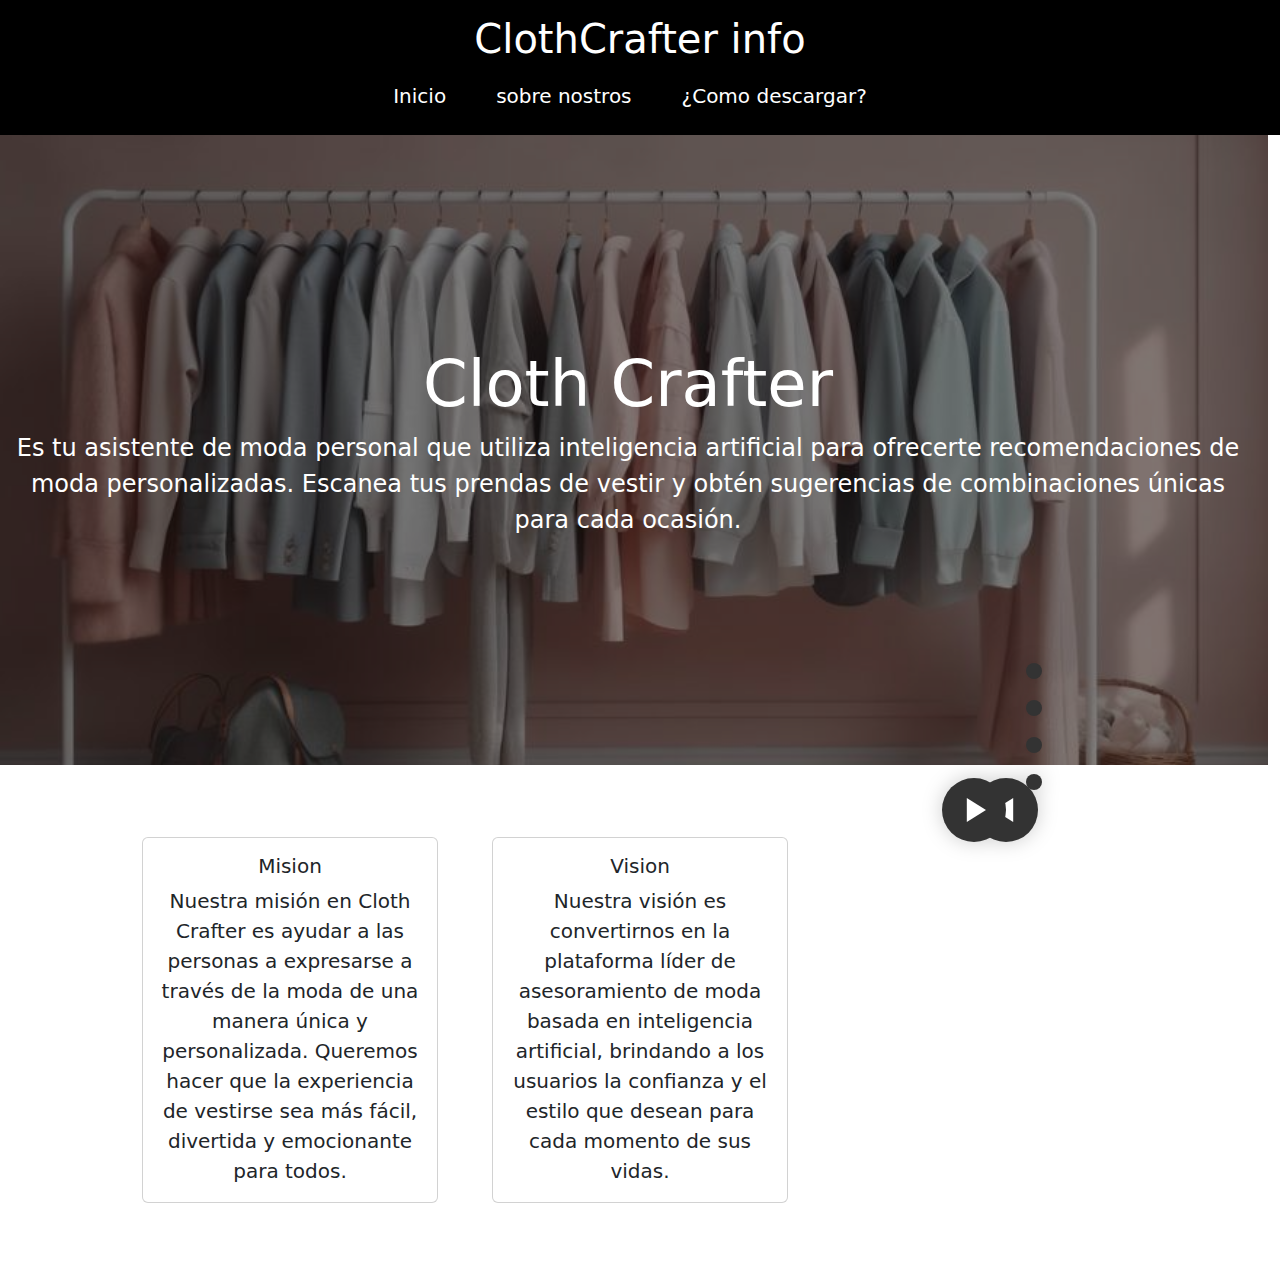
==== index.html @ 5be5ed1e "correccion de link de bootstrap en index" ====
<!DOCTYPE html>
<html lang="en">
<head>
    <meta charset="UTF-8">
    <meta name="viewport" content="width=device-width, initial-scale=1.0">
    <title>Cloth Crafter</title>
    <link rel="stylesheet" href="css/index.css">
    <link rel="stylesheet" href="Css/nav.css">
    <link rel="stylesheet" href="Css/footer.css">
    <link href="https://cdn.jsdelivr.net/npm/bootstrap@5.3.3/dist/css/bootstrap.min.css" rel="stylesheet" integrity="sha384-QWTKZyjpPEjISv5WaRU9OFeRpok6YctnYmDr5pNlyT2bRjXh0JMhjY6hW+ALEwIH" crossorigin="anonymous">
    <script src="https://cdn.jsdelivr.net/npm/bootstrap@5.3.3/dist/js/bootstrap.bundle.min.js" integrity="sha384-YvpcrYf0tY3lHB60NNkmXc5s9fDVZLESaAA55NDzOxhy9GkcIdslK1eN7N6jIeHz" crossorigin="anonymous"></script>
</head>
<body>
  <nav>
    <h1 class="display-6">ClothCrafter info</h1>
      <ul>
        <li><a href="index.html" class="fs-5">Inicio</a></li>
        <li><a href="pages/sobreNosotros.html" class="fs-5">sobre nostros</a></li>
        <li><a href="pages/Descargar.html" class="fs-5">¿Como descargar?</a></li>
      </ul>
    </nav>

    <div class="row col-12 text-center" id="caja1">
        <h1 class="display-3">Cloth Crafter</h1>
        <p class="fs-4">Es tu asistente de moda personal que utiliza inteligencia artificial para ofrecerte recomendaciones de moda personalizadas.
           Escanea tus prendas de vestir y obtén sugerencias de combinaciones únicas para cada ocasión.</p>
      </div>
    
      <div class="container" id="caja2">
    
          <div class="cards col-4">
            <div class="card text-center shadow-0 ">
              <div class="card-body">
                <h5 class="card-title">Mision</h5>
                <p class="card-text fs-5">
                  Nuestra misión en Cloth Crafter es ayudar a las personas a expresarse a través de la moda de una manera única y personalizada. Queremos hacer que 
                  la experiencia de vestirse sea más fácil, divertida y emocionante para todos.
                </p>
              </div>
            </div>
          </div>
    
          <div class="cards col-4">
            <div class="card text-center ">
              <div class="card-body">
                <h5 class="card-title">Vision</h5>
                <p class="card-text fs-5">
                  Nuestra visión es convertirnos en la plataforma líder de asesoramiento de moda basada en inteligencia artificial, 
                  brindando a los usuarios la confianza y el estilo que desean para cada momento de sus vidas.
                </p>
              </div>
            </div>
          </div>

    <div class="mt-5"></div>

<div id="carrusel">
<section class="carousel" aria-label="Gallery">
  <ol class="carousel__viewport">
    <li id="carousel__slide1"
        tabindex="0"
        class="carousel__slide">
      <div class="carousel__snapper">
        <img src="imgs/2.jpeg">
        <a href="#carousel__slide4"
           class="carousel__prev">Go to last slide</a>
        <a href="#carousel__slide2"
           class="carousel__next">Go to next slide</a>
      </div>
    </li>
    <li id="carousel__slide2"
        tabindex="0"
        class="carousel__slide">
      <div class="carousel__snapper"></div>
      <a href="#carousel__slide1"
         class="carousel__prev">Go to previous slide</a>
      <a href="#carousel__slide3"
         class="carousel__next">Go to next slide</a>
    </li>
    <li id="carousel__slide3"
        tabindex="0"
        class="carousel__slide">
      <div class="carousel__snapper"></div>
      <a href="#carousel__slide2"
         class="carousel__prev">Go to previous slide</a>
      <a href="#carousel__slide4"
         class="carousel__next">Go to next slide</a>
    </li>
    <li id="carousel__slide4"
        tabindex="0"
        class="carousel__slide">
      <div class="carousel__snapper"></div>
      <a href="#carousel__slide3"
         class="carousel__prev">Go to previous slide</a>
      <a href="#carousel__slide1"
         class="carousel__next">Go to first slide</a>
    </li>
  </ol>
  <aside class="carousel__navigation">
    <ol class="carousel__navigation-list">
      <li class="carousel__navigation-item">
        <a href="#carousel__slide1"
           class="carousel__navigation-button">Go to slide 1</a>
      </li>
      <li class="carousel__navigation-item">
        <a href="#carousel__slide2"
           class="carousel__navigation-button">Go to slide 2</a>
      </li>
      <li class="carousel__navigation-item">
        <a href="#carousel__slide3"
           class="carousel__navigation-button">Go to slide 3</a>
      </li>
      <li class="carousel__navigation-item">
        <a href="#carousel__slide4"
           class="carousel__navigation-button">Go to slide 4</a>
      </li>
    </ol>
  </aside>
</section>
</div>

</body>
</html>
---- css/index.css ----
@keyframes tonext {
    75% {
      left: 0;
    }
    95% {
      left: 100%;
    }
    98% {
      left: 100%;
    }
    99% {
      left: 0;
    }
  }
  
  @keyframes tostart {
    75% {
      left: 0;
    }
    95% {
      left: -300%;
    }
    98% {
      left: -300%;
    }
    99% {
      left: 0;
    }
  }
  
  @keyframes snap {
    96% {
      scroll-snap-align: center;
    }
    97% {
      scroll-snap-align: none;
    }
    99% {
      scroll-snap-align: none;
    }
    100% {
      scroll-snap-align: center;
    }
  }
  
  #carrusel {
    max-width: 37.5rem;
    margin: 0 auto;
    padding: 0 1.25rem;
    font-family: 'Lato', sans-serif;
  }
  
  * {
    box-sizing: border-box;
    scrollbar-color: transparent transparent; /* thumb and track color */
    scrollbar-width: 0px;
  }
  
  *::-webkit-scrollbar {
    width: 0;
  }
  
  *::-webkit-scrollbar-track {
    background: transparent;
  }
  
  *::-webkit-scrollbar-thumb {
    background: transparent;
    border: none;
  }
  
  * {
    -ms-overflow-style: none;
  }
  
  ol, li {
    list-style: none;
    margin: 0;
    padding: 0;
  }
  
  .carousel {
    position: relative;
    padding-top: 75%;
    filter: drop-shadow(0 0 10px #0003);
    perspective: 100px;
  }
  
  .carousel__viewport {
    position: absolute;
    top: 0;
    right: 0;
    bottom: 0;
    left: 0;
    display: flex;
    overflow-x: scroll;
    counter-reset: item;
    scroll-behavior: smooth;
    scroll-snap-type: x mandatory;
  }
  
  .carousel__slide {
    position: relative;
    flex: 0 0 100%;
    width: 100%;
    background-color: rgb(255, 255, 255);
    counter-increment: item;
  }
  
  .carousel__slide:nth-child(even) {
    background-color: rgb(255, 255, 255);
  }
  
  .carousel__slide:before {
    content: counter(item);
    position: absolute;
    top: 50%;
    left: 50%;
    transform: translate3d(-50%,-40%,70px);
    color: #ffffff;
    font-size: 2em;
  }
  
  .carousel__snapper {
    position: absolute;
    top: 0;
    left: 0;
    width: 100%;
    height: 100%;
    scroll-snap-align: center;
  }
  
  @media (hover: hover) {
    .carousel__snapper {
      animation-name: tonext, snap;
      animation-timing-function: ease;
      animation-duration: 4s;
      animation-iteration-count: infinite;
    }
  
    .carousel__slide:last-child .carousel__snapper {
      animation-name: tostart, snap;
    }
  }
  
  @media (prefers-reduced-motion: reduce) {
    .carousel__snapper {
      animation-name: none;
    }
  }
  
  .carousel:hover .carousel__snapper,
  .carousel:focus-within .carousel__snapper {
    animation-name: none;
  }
  
  .carousel__navigation {
    position: absolute;
    right: 0;
    bottom: 0;
    left: 0;
    text-align: center;
  }
  
  .carousel__navigation-list,
  .carousel__navigation-item {
    display: inline-block;
  }
  
  .carousel__navigation-button {
    display: inline-block;
    width: 1.5rem;
    height: 1.5rem;
    background-color: #333;
    background-clip: content-box;
    border: 0.25rem solid transparent;
    border-radius: 50%;
    font-size: 0;
    transition: transform 0.1s;
  }
  
  .carousel::before,
  .carousel::after,
  .carousel__prev,
  .carousel__next {
    position: absolute;
    top: 0;
    margin-top: 37.5%;
    width: 4rem;
    height: 4rem;
    transform: translateY(-50%);
    border-radius: 50%;
    font-size: 0;
    outline: 0;
  }
  
  .carousel::before,
  .carousel__prev {
    left: -1rem;
  }
  
  .carousel::after,
  .carousel__next {
    right: -1rem;
  }
  
  .carousel::before,
  .carousel::after {
    content: '';
    z-index: 1;
    background-color: #333;
    background-size: 1.5rem 1.5rem;
    background-repeat: no-repeat;
    background-position: center center;
    color: #fff;
    font-size: 2.5rem;
    line-height: 4rem;
    text-align: center;
    pointer-events: none;
  }
  
  .carousel::before {
    background-image: url("data:image/svg+xml,%3Csvg viewBox='0 0 100 100' xmlns='http://www.w3.org/2000/svg'%3E%3Cpolygon points='0,50 80,100 80,0' fill='%23fff'/%3E%3C/svg%3E");
  }
  
  .carousel::after {
    background-image: url("data:image/svg+xml,%3Csvg viewBox='0 0 100 100' xmlns='http://www.w3.org/2000/svg'%3E%3Cpolygon points='100,50 20,100 20,0' fill='%23fff'/%3E%3C/svg%3E");
  }

 
  
nav a {
  color: #000;
}

nav li {
  color: #000;
}

#caja1 {
  background-image: url(../imgs/ropa.jpg);
  background-size: cover;
  background-position: 50%;
  height: 70vh;
  box-shadow: 70vh 70vw #00000080 inset;
  display: flex;
  flex-wrap: wrap;
  align-content: center;
  color: #fff;
}

#caja2 {
  padding: 5vh;
}

.card {
  transition: 0.5s;
  margin: 3vh;
}

.card:hover {
  background-color: #c4c4c480;
  transition: background-color 0.5s;
  transform: scale(1.1);
  transition: 0.5s;
}

.row {
  margin-left: 0%;
}

footer a {
  color: #fff;
  text-decoration: none;
}

footer a:hover {
  color: #a4a4a4;
  text-decoration: underline;
}
---- Css/nav.css ----
body {
    font-family: Arial, sans-serif;
    margin: 0;
    padding: 0;
  }
  
  nav {
    background-color: #000000;
    display: flex;
    flex-wrap: wrap;
    justify-content: center;
    height: 15vh;
    padding: 1%;
    align-content: center;
  }

  nav h1 {
    width: 100%;
    color: #fff;
    text-align: center;
  }
  
  nav ul {
    list-style-type: none;
    padding: 0;
    margin: 0;
    display: flex;
    flex-wrap: wrap;
    justify-content: space-around;
    text-align: center;
  }
  
  nav ul li {
    margin-right: 20px;
  }
  
  nav ul li a {
    color: white;
    text-decoration: none;
    padding: 10px 15px;
    display: block;
    font-weight: 300;
  }
  
  nav ul li a:hover {
    background-color: #000000;
  }
---- Css/footer.css ----
footer {
    background-color: #000000;
    color: #fff;
    padding: 20px 0;
  }
  
  .container {
    display: flex;
    justify-content: space-between;
  }
  
  .footer-content {
    flex: 1;
    margin: 0 20px;
  }
  
  ul {
    list-style: none;
    padding: 0;
  }
  
  a {
    color: #fff;
    text-decoration: none;
  }
  
  a:hover {
    text-decoration: underline;
  }
  @keyframes slideIn {
    from {
      opacity: 0;
      transform: translateY(50px);
    }
    to {
      opacity: 1;
      transform: translateY(0);
    }
  }
  
  footer {
    background-color: #000000;
    color: #fff;
    padding: 20px 0;
    animation: slideIn 0.5s ease forwards;
  }
  footer {
    font-family: 'Arial', sans-serif; /* Cambia 'Arial' por el nombre de la fuente que desees utilizar */
  }
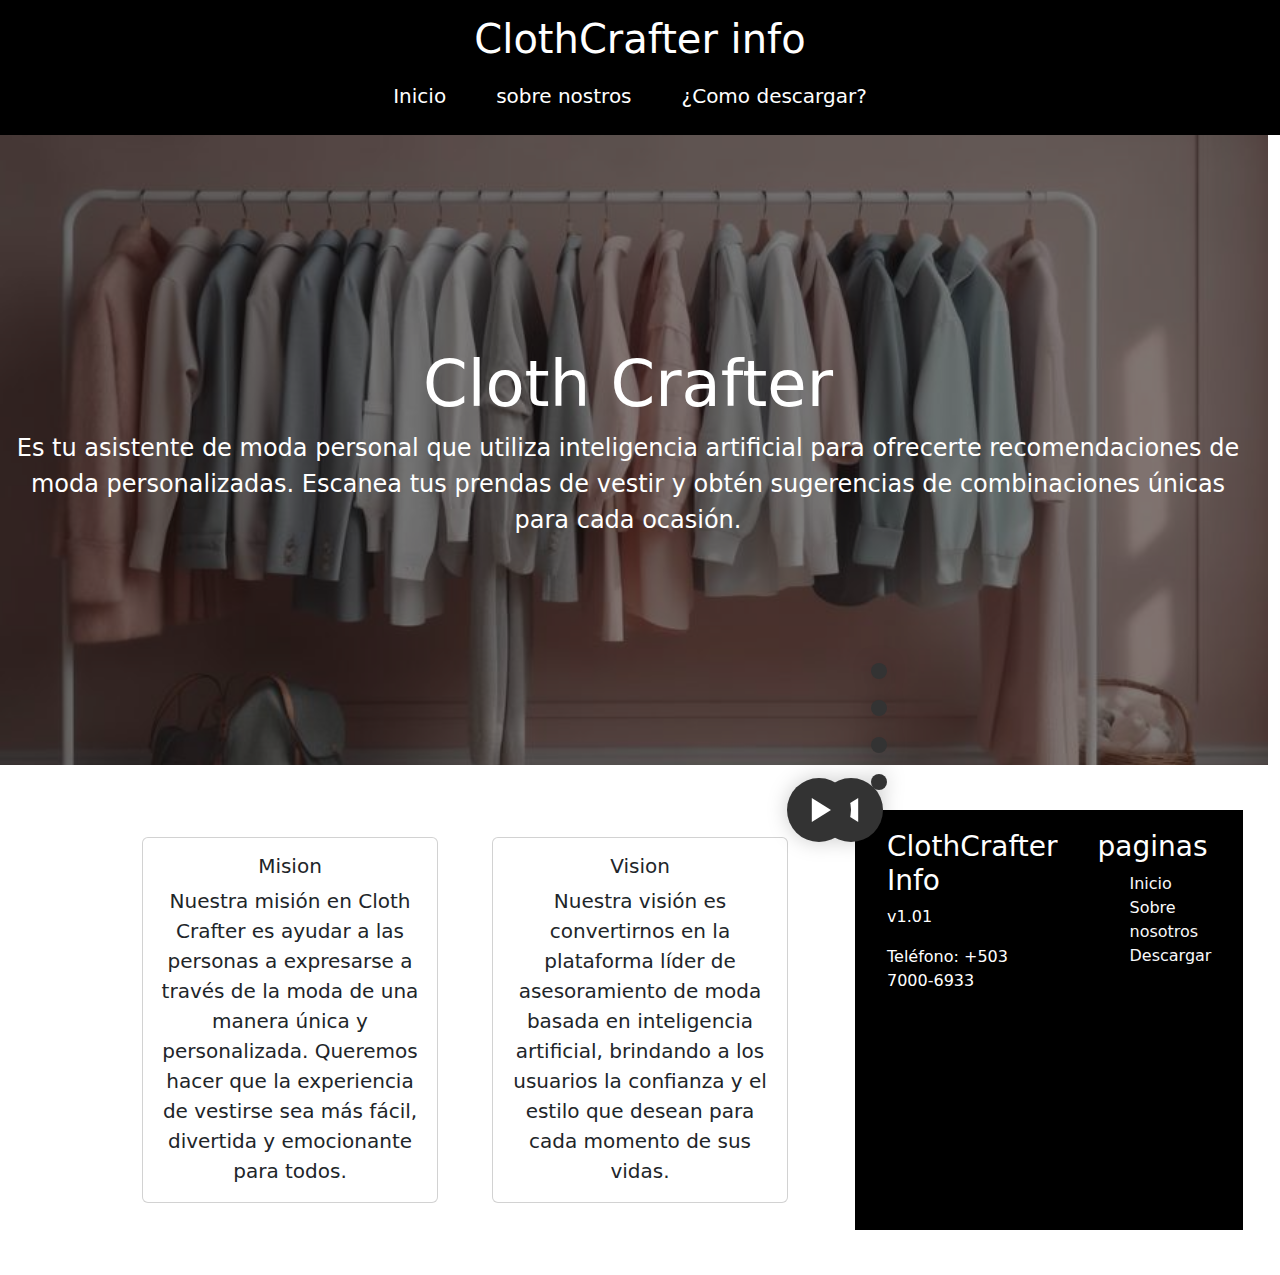
==== commit 60012690: "finalizacion de footer puesto en todas las paginas" ====
--- a/index.html
+++ b/index.html
@@ -15,8 +15,8 @@
     <h1 class="display-6">ClothCrafter info</h1>
       <ul>
         <li><a href="index.html" class="fs-5">Inicio</a></li>
-        <li><a href="pages/sobreNosotros.html" class="fs-5">sobre nostros</a></li>
-        <li><a href="pages/Descargar.html" class="fs-5">¿Como descargar?</a></li>
+        <li><a href="Pages/sobreNosotros.html" class="fs-5">sobre nostros</a></li>
+        <li><a href="Pages/Descargar.html" class="fs-5">¿Como descargar?</a></li>
       </ul>
     </nav>
 
@@ -118,6 +118,23 @@
   </aside>
 </section>
 </div>
+<footer>
+  <div class="container">
+    <div class="footer-content">
+      <h3>ClothCrafter Info</h3>
+      <p>v1.01</p>
+      <p>Teléfono: +503 7000-6933</p>
+    </div>
+    <div class="footer-content">
+      <h3>paginas</h3>
+      <ul>
+        <li><a href="index.html" class="link-light link-offset-2 link-underline-opacity-25 link-underline-opacity-100-hover" style="color: #fff;">Inicio</a></li>
+        <li><a href="Pages/sobreNosotros.html" class="link-light link-offset-2 link-underline-opacity-25 link-underline-opacity-100-hover" style="color: #fff;">Sobre nosotros</a></li>
+        <li><a href="Pages/Descargar.html" class="link-light link-offset-2 link-underline-opacity-25 link-underline-opacity-100-hover" style="color: #fff;">Descargar</a></li>
+      </ul>
+    </div>
+  </div>
+</footer>
 
 </body>
 </html>--- a/Css/footer.css
+++ b/Css/footer.css
@@ -18,15 +18,11 @@
     list-style: none;
     padding: 0;
   }
-  
-  a {
-    color: #fff;
-    text-decoration: none;
+
+  footer h3 {
+    font-weight: 400;
   }
-  
-  a:hover {
-    text-decoration: underline;
-  }
+
   @keyframes slideIn {
     from {
       opacity: 0;
@@ -37,14 +33,4 @@
       transform: translateY(0);
     }
   }
-  
-  footer {
-    background-color: #000000;
-    color: #fff;
-    padding: 20px 0;
-    animation: slideIn 0.5s ease forwards;
-  }
-  footer {
-    font-family: 'Arial', sans-serif; /* Cambia 'Arial' por el nombre de la fuente que desees utilizar */
-  }
     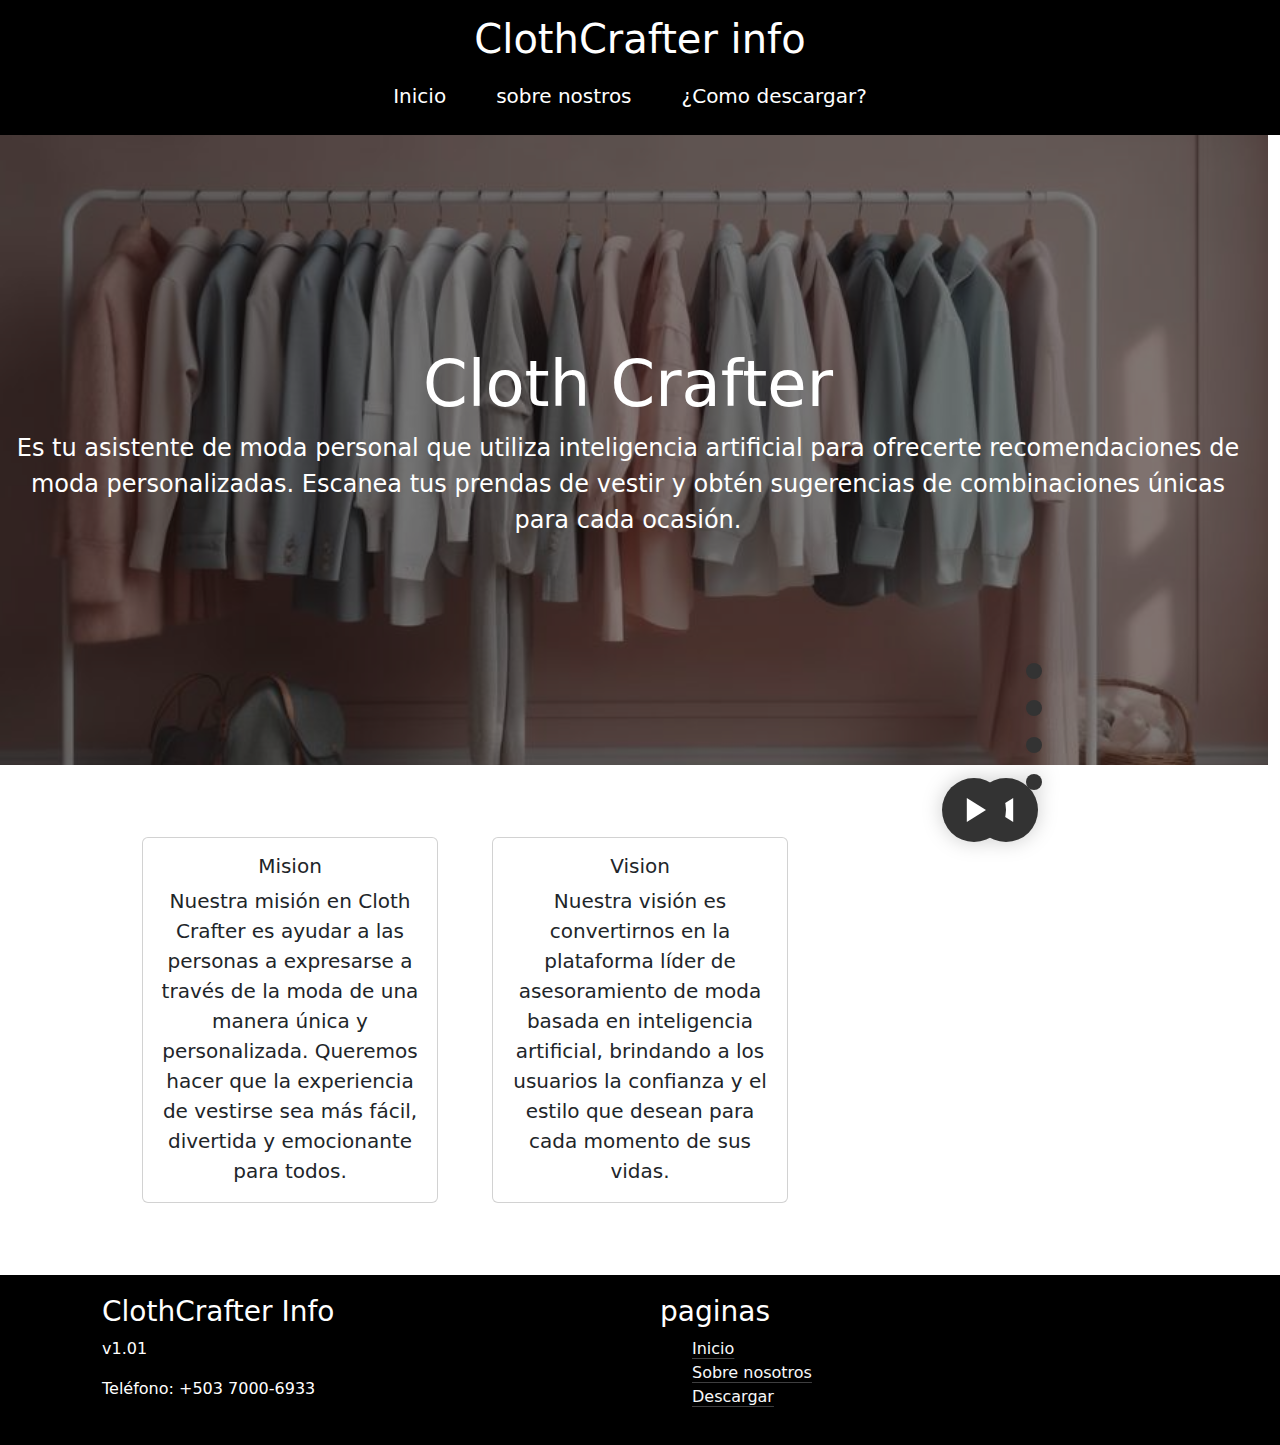
==== commit 14313cb7: "arreglo de footer en index por que el reverendo tonto de tomas no sabe cerrar las etiquetas dios mio" ====
--- a/index.html
+++ b/index.html
@@ -118,7 +118,8 @@
   </aside>
 </section>
 </div>
-<footer>
+</div>
+<footer class="col-12">
   <div class="container">
     <div class="footer-content">
       <h3>ClothCrafter Info</h3>
--- a/css/index.css
+++ b/css/index.css
@@ -269,12 +269,6 @@
   margin-left: 0%;
 }
 
-footer a {
-  color: #fff;
-  text-decoration: none;
-}
-
-footer a:hover {
-  color: #a4a4a4;
-  text-decoration: underline;
-}
+footer {
+  width: 100%;
+}
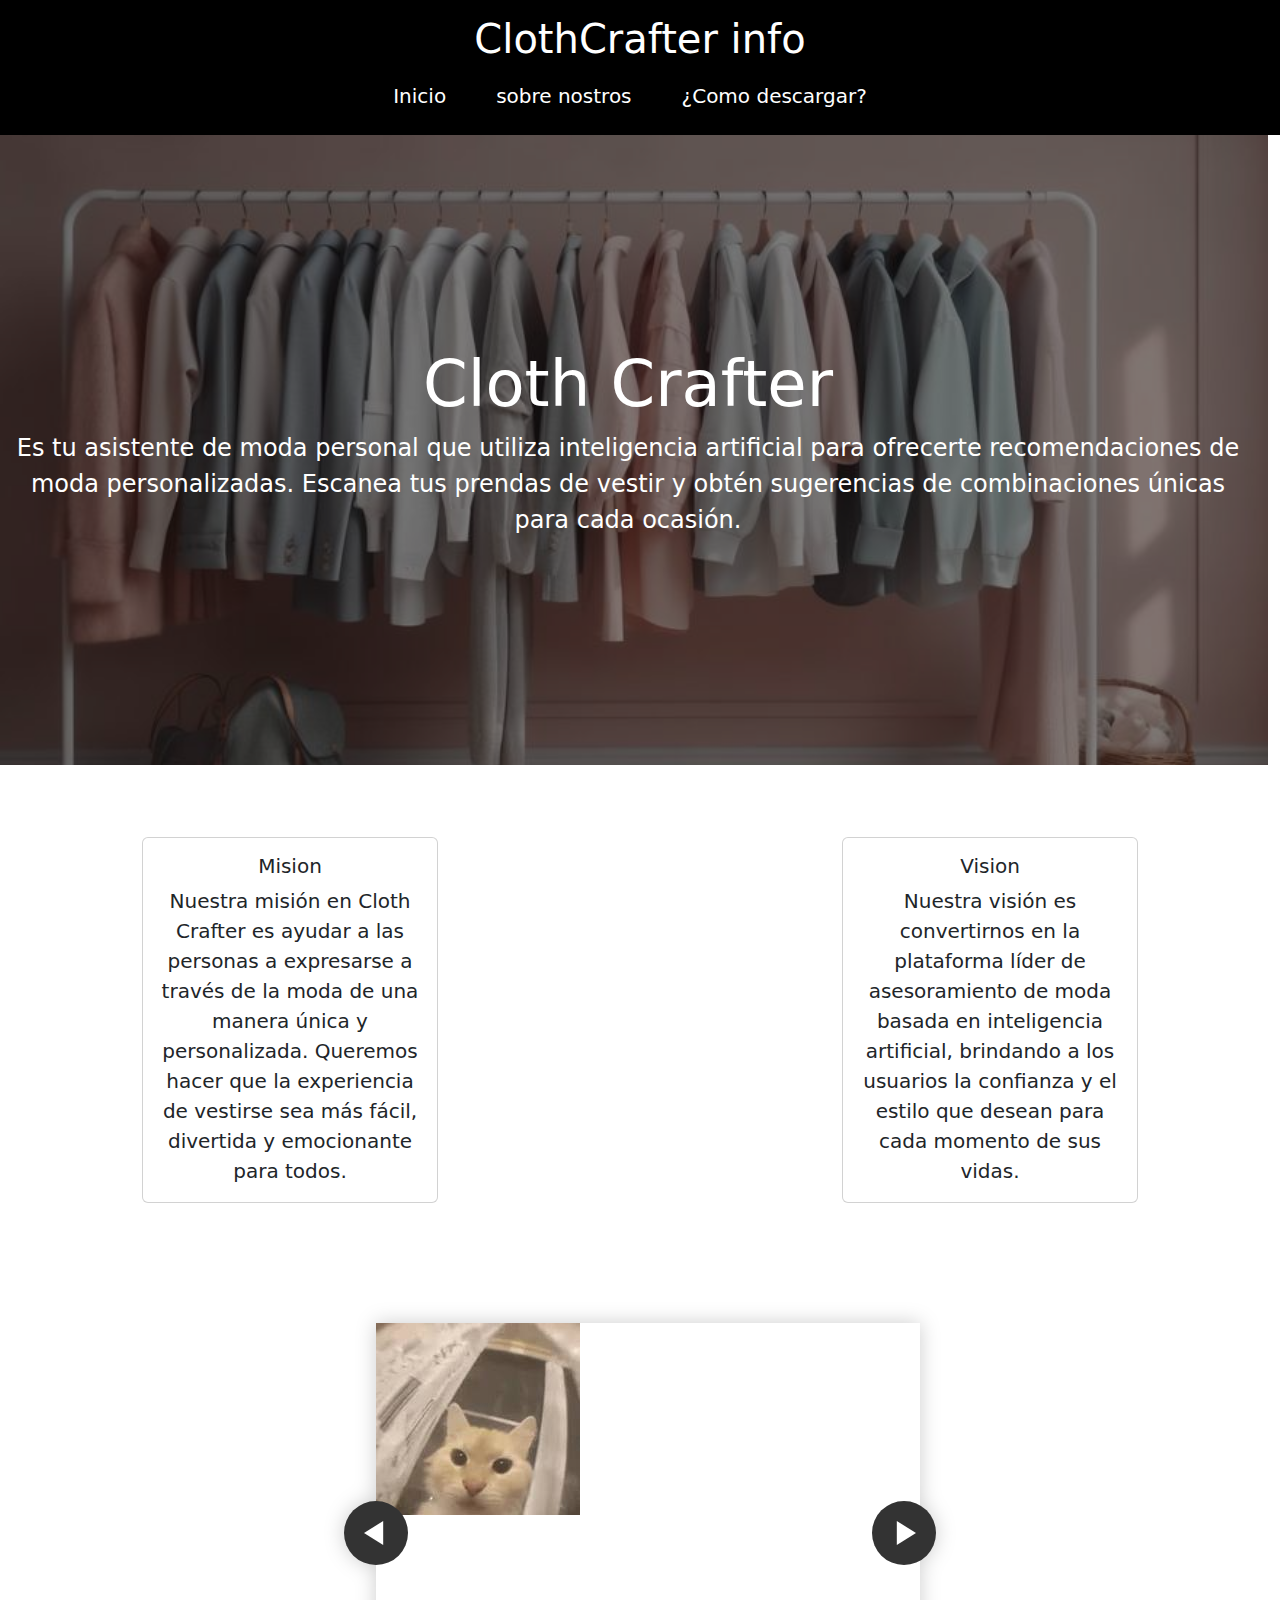
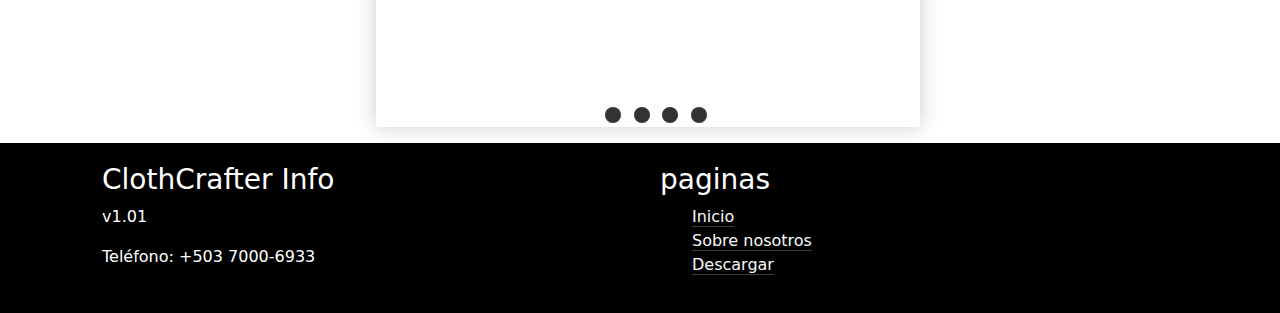
==== commit 857255cf: "nose" ====
--- a/index.html
+++ b/index.html
@@ -51,72 +51,74 @@
               </div>
             </div>
           </div>
+        </div>
 
     <div class="mt-5"></div>
-
-<div id="carrusel">
-<section class="carousel" aria-label="Gallery">
-  <ol class="carousel__viewport">
-    <li id="carousel__slide1"
-        tabindex="0"
-        class="carousel__slide">
-      <div class="carousel__snapper">
-        <img src="imgs/2.jpeg">
+<div id="carousel">
+  <div id="carrusel">
+  <section class="carousel" aria-label="Gallery">
+    <ol class="carousel__viewport">
+      <li id="carousel__slide1"
+          tabindex="0"
+          class="carousel__slide">
+        <div class="carousel__snapper">
+          <img src="imgs/2.jpeg">
+          <a href="#carousel__slide4"
+            class="carousel__prev">Go to last slide</a>
+          <a href="#carousel__slide2"
+            class="carousel__next">Go to next slide</a>
+        </div>
+      </li>
+      <li id="carousel__slide2"
+          tabindex="0"
+          class="carousel__slide">
+        <div class="carousel__snapper"></div>
+        <a href="#carousel__slide1"
+          class="carousel__prev">Go to previous slide</a>
+        <a href="#carousel__slide3"
+          class="carousel__next">Go to next slide</a>
+      </li>
+      <li id="carousel__slide3"
+          tabindex="0"
+          class="carousel__slide">
+        <div class="carousel__snapper"></div>
+        <a href="#carousel__slide2"
+          class="carousel__prev">Go to previous slide</a>
         <a href="#carousel__slide4"
-           class="carousel__prev">Go to last slide</a>
-        <a href="#carousel__slide2"
-           class="carousel__next">Go to next slide</a>
-      </div>
-    </li>
-    <li id="carousel__slide2"
-        tabindex="0"
-        class="carousel__slide">
-      <div class="carousel__snapper"></div>
-      <a href="#carousel__slide1"
-         class="carousel__prev">Go to previous slide</a>
-      <a href="#carousel__slide3"
-         class="carousel__next">Go to next slide</a>
-    </li>
-    <li id="carousel__slide3"
-        tabindex="0"
-        class="carousel__slide">
-      <div class="carousel__snapper"></div>
-      <a href="#carousel__slide2"
-         class="carousel__prev">Go to previous slide</a>
-      <a href="#carousel__slide4"
-         class="carousel__next">Go to next slide</a>
-    </li>
-    <li id="carousel__slide4"
-        tabindex="0"
-        class="carousel__slide">
-      <div class="carousel__snapper"></div>
-      <a href="#carousel__slide3"
-         class="carousel__prev">Go to previous slide</a>
-      <a href="#carousel__slide1"
-         class="carousel__next">Go to first slide</a>
-    </li>
-  </ol>
-  <aside class="carousel__navigation">
-    <ol class="carousel__navigation-list">
-      <li class="carousel__navigation-item">
+          class="carousel__next">Go to next slide</a>
+      </li>
+      <li id="carousel__slide4"
+          tabindex="0"
+          class="carousel__slide">
+        <div class="carousel__snapper"></div>
+        <a href="#carousel__slide3"
+          class="carousel__prev">Go to previous slide</a>
         <a href="#carousel__slide1"
-           class="carousel__navigation-button">Go to slide 1</a>
-      </li>
-      <li class="carousel__navigation-item">
-        <a href="#carousel__slide2"
-           class="carousel__navigation-button">Go to slide 2</a>
-      </li>
-      <li class="carousel__navigation-item">
-        <a href="#carousel__slide3"
-           class="carousel__navigation-button">Go to slide 3</a>
-      </li>
-      <li class="carousel__navigation-item">
-        <a href="#carousel__slide4"
-           class="carousel__navigation-button">Go to slide 4</a>
+          class="carousel__next">Go to first slide</a>
       </li>
     </ol>
-  </aside>
-</section>
+    <aside class="carousel__navigation">
+      <ol class="carousel__navigation-list">
+        <li class="carousel__navigation-item">
+          <a href="#carousel__slide1"
+            class="carousel__navigation-button">Go to slide 1</a>
+        </li>
+        <li class="carousel__navigation-item">
+          <a href="#carousel__slide2"
+            class="carousel__navigation-button">Go to slide 2</a>
+        </li>
+        <li class="carousel__navigation-item">
+          <a href="#carousel__slide3"
+            class="carousel__navigation-button">Go to slide 3</a>
+        </li>
+        <li class="carousel__navigation-item">
+          <a href="#carousel__slide4"
+            class="carousel__navigation-button">Go to slide 4</a>
+        </li>
+      </ol>
+    </aside>
+  </section>
+  </div>
 </div>
 </div>
 <footer class="col-12">
--- a/css/index.css
+++ b/css/index.css
@@ -258,6 +258,10 @@
   margin: 3vh;
 }
 
+#carousel {
+  width: 100%;
+}
+
 .card:hover {
   background-color: #c4c4c480;
   transition: background-color 0.5s;
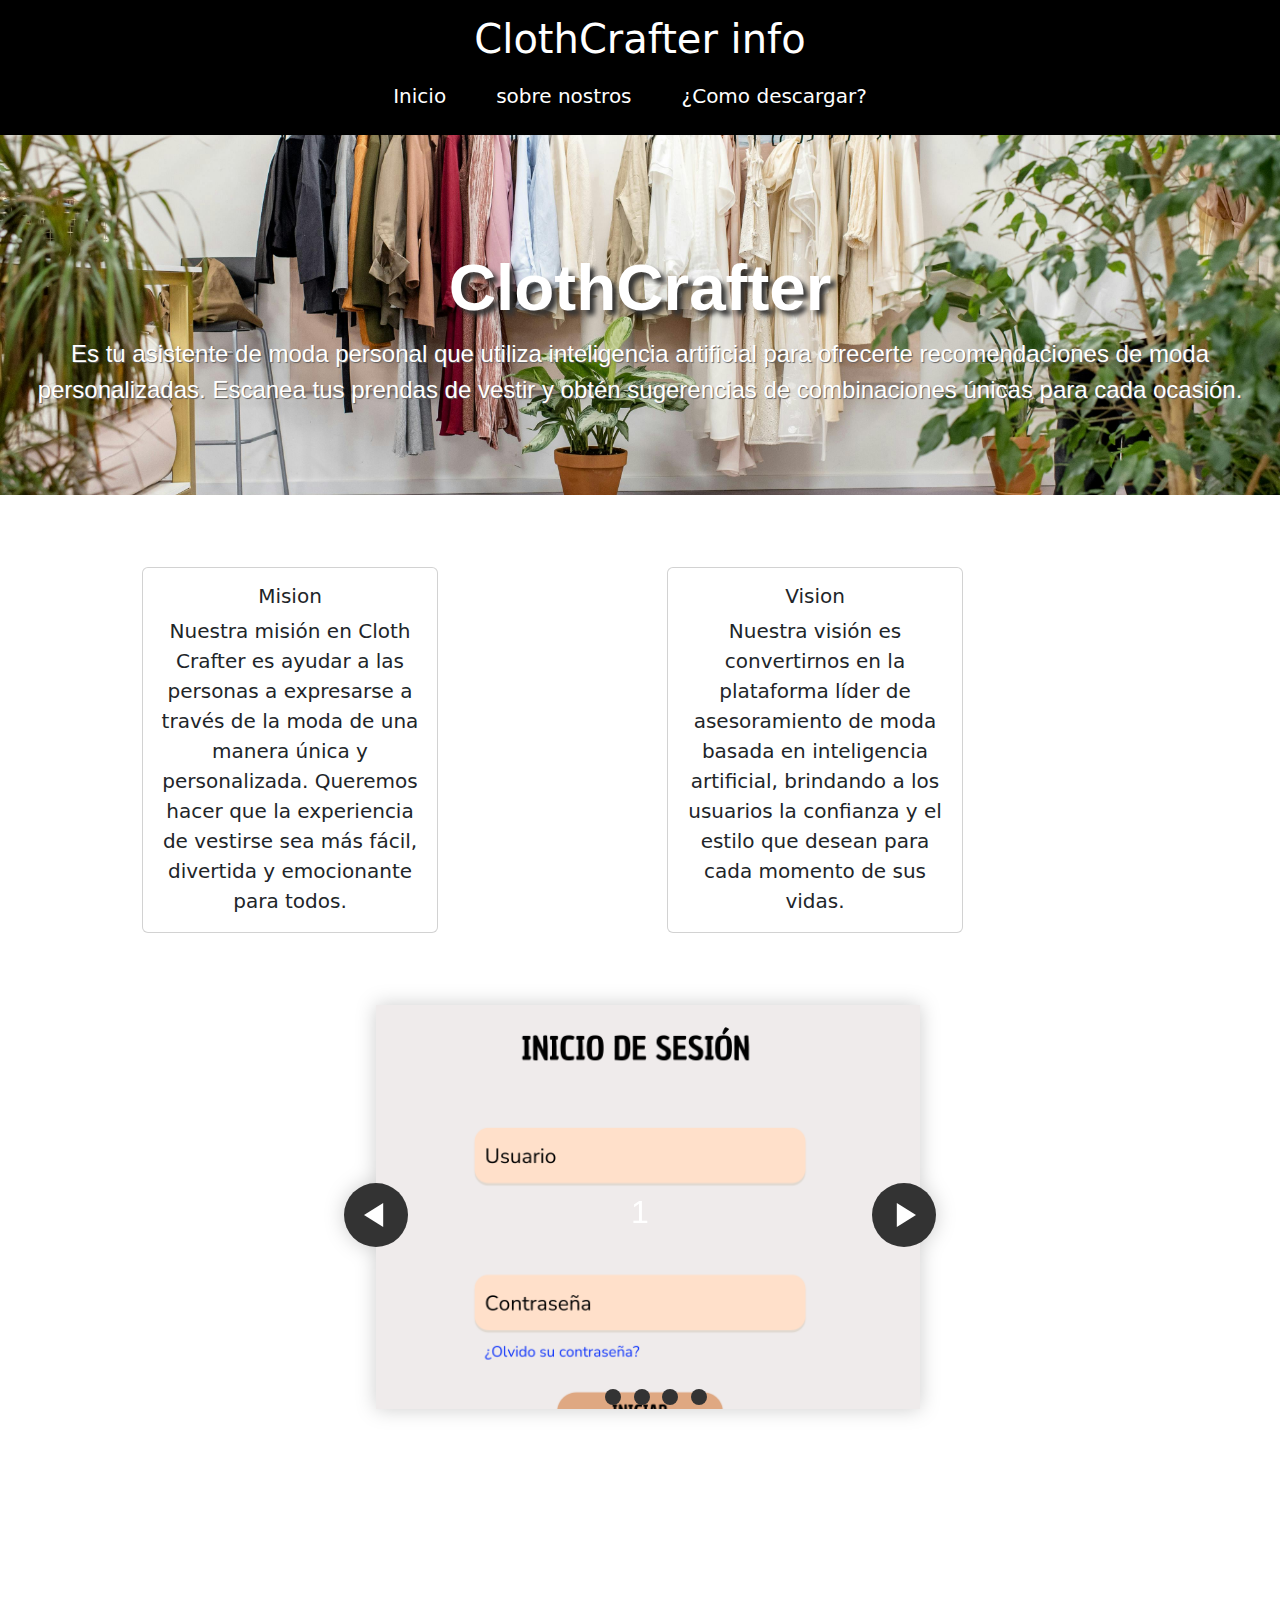
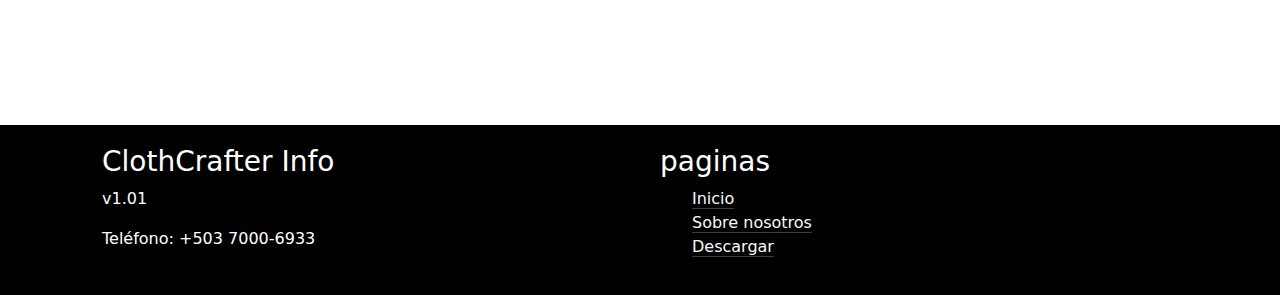
==== commit e507e565: "Index" ====
--- a/index.html
+++ b/index.html
@@ -20,11 +20,11 @@
       </ul>
     </nav>
 
-    <div class="row col-12 text-center" id="caja1">
-        <h1 class="display-3">Cloth Crafter</h1>
-        <p class="fs-4">Es tu asistente de moda personal que utiliza inteligencia artificial para ofrecerte recomendaciones de moda personalizadas.
-           Escanea tus prendas de vestir y obtén sugerencias de combinaciones únicas para cada ocasión.</p>
-      </div>
+    <div class="encabezado"> 
+      <h1 class="titulo wow animate__animated animate__slideInRight"><b>ClothCrafter</b></h1>
+      <p class="lead wow animate__animated animate__fadeIn">Es tu asistente de moda personal que utiliza inteligencia artificial para ofrecerte recomendaciones de moda personalizadas.
+        Escanea tus prendas de vestir y obtén sugerencias de combinaciones únicas para cada ocasión.</p>
+    </div>
     
       <div class="container" id="caja2">
     
@@ -51,74 +51,74 @@
               </div>
             </div>
           </div>
-        </div>
 
     <div class="mt-5"></div>
-<div id="carousel">
-  <div id="carrusel">
-  <section class="carousel" aria-label="Gallery">
-    <ol class="carousel__viewport">
-      <li id="carousel__slide1"
-          tabindex="0"
-          class="carousel__slide">
-        <div class="carousel__snapper">
-          <img src="imgs/2.jpeg">
-          <a href="#carousel__slide4"
-            class="carousel__prev">Go to last slide</a>
-          <a href="#carousel__slide2"
-            class="carousel__next">Go to next slide</a>
-        </div>
+      </div>
+
+<div id="carrusel">
+<section class="carousel" aria-label="Gallery">
+  <ol class="carousel__viewport">
+    <li id="carousel__slide1"
+        tabindex="0"
+        class="carousel__slide">
+        
+      <div class="carousel__snapper">
+        
+        <a href="#carousel__slide4"
+           class="carousel__prev">Go to last slide</a>
+        <a href="#carousel__slide2"
+           class="carousel__next">Go to next slide</a>
+      </div>
+    </li>
+    <li id="carousel__slide2"
+        tabindex="0"
+        class="carousel__slide">
+      <div class="carousel__snapper"></div>
+      <a href="#carousel__slide1"
+         class="carousel__prev">Go to previous slide</a>
+      <a href="#carousel__slide3"
+         class="carousel__next">Go to next slide</a>
+    </li>
+    <li id="carousel__slide3"
+        tabindex="0"
+        class="carousel__slide">
+      <div class="carousel__snapper"></div>
+      <a href="#carousel__slide2"
+         class="carousel__prev">Go to previous slide</a>
+      <a href="#carousel__slide4"
+         class="carousel__next">Go to next slide</a>
+    </li>
+    <li id="carousel__slide4"
+        tabindex="0"
+        class="carousel__slide">
+      <div class="carousel__snapper"></div>
+      <a href="#carousel__slide3"
+         class="carousel__prev">Go to previous slide</a>
+      <a href="#carousel__slide1"
+         class="carousel__next">Go to first slide</a>
+    </li>
+  </ol>
+  <aside class="carousel__navigation">
+    <ol class="carousel__navigation-list">
+      <li class="carousel__navigation-item">
+        <a href="#carousel__slide1"
+           class="carousel__navigation-button">Go to slide 1</a>
       </li>
-      <li id="carousel__slide2"
-          tabindex="0"
-          class="carousel__slide">
-        <div class="carousel__snapper"></div>
-        <a href="#carousel__slide1"
-          class="carousel__prev">Go to previous slide</a>
+      <li class="carousel__navigation-item">
+        <a href="#carousel__slide2"
+           class="carousel__navigation-button">Go to slide 2</a>
+      </li>
+      <li class="carousel__navigation-item">
         <a href="#carousel__slide3"
-          class="carousel__next">Go to next slide</a>
+           class="carousel__navigation-button">Go to slide 3</a>
       </li>
-      <li id="carousel__slide3"
-          tabindex="0"
-          class="carousel__slide">
-        <div class="carousel__snapper"></div>
-        <a href="#carousel__slide2"
-          class="carousel__prev">Go to previous slide</a>
+      <li class="carousel__navigation-item">
         <a href="#carousel__slide4"
-          class="carousel__next">Go to next slide</a>
-      </li>
-      <li id="carousel__slide4"
-          tabindex="0"
-          class="carousel__slide">
-        <div class="carousel__snapper"></div>
-        <a href="#carousel__slide3"
-          class="carousel__prev">Go to previous slide</a>
-        <a href="#carousel__slide1"
-          class="carousel__next">Go to first slide</a>
+           class="carousel__navigation-button">Go to slide 4</a>
       </li>
     </ol>
-    <aside class="carousel__navigation">
-      <ol class="carousel__navigation-list">
-        <li class="carousel__navigation-item">
-          <a href="#carousel__slide1"
-            class="carousel__navigation-button">Go to slide 1</a>
-        </li>
-        <li class="carousel__navigation-item">
-          <a href="#carousel__slide2"
-            class="carousel__navigation-button">Go to slide 2</a>
-        </li>
-        <li class="carousel__navigation-item">
-          <a href="#carousel__slide3"
-            class="carousel__navigation-button">Go to slide 3</a>
-        </li>
-        <li class="carousel__navigation-item">
-          <a href="#carousel__slide4"
-            class="carousel__navigation-button">Go to slide 4</a>
-        </li>
-      </ol>
-    </aside>
-  </section>
-  </div>
+  </aside>
+</section>
 </div>
 </div>
 <footer class="col-12">
--- a/css/index.css
+++ b/css/index.css
@@ -11,6 +11,33 @@
     99% {
       left: 0;
     }
+  }
+
+  .encabezado {
+    position: relative;
+    background: url(../Images/ropa.jpg) no-repeat center;
+    background-size: cover;
+    height: 360px;
+    overflow: hidden;
+  }
+  
+  .titulo {
+    padding-top: 5%;
+    font-family: 'Hind Guntur', sans-serif;
+    text-align: center;
+    font-size: 410%;
+    color: #fff;
+    margin-top: 50px;
+    text-shadow: 5px 5px 5px rgb(51, 51, 51);
+  }
+  
+  .encabezado p {
+    padding-top: 0%;
+    font-family: 'Hind Guntur', sans-serif;
+    text-align: center;
+    font-size: 150%;
+    color: #fff;
+    text-shadow: 1px 1px 1px rgb(96, 96, 96);
   }
   
   @keyframes tostart {
@@ -79,6 +106,10 @@
     padding: 0;
   }
   
+  #carrusel {
+    height: 80vh;
+  }
+
   .carousel {
     position: relative;
     padding-top: 75%;
@@ -105,6 +136,42 @@
     width: 100%;
     background-color: rgb(255, 255, 255);
     counter-increment: item;
+  }
+
+  #carousel__slide1 {
+    background-image: url(../Images/1.png);
+    background-position: center;
+    background-size: cover;
+    position: relative;
+    width: 100%;
+    height: 100%;
+  }
+
+  #carousel__slide2 {
+    background-image: url(../Images/2.png);
+    background-position: center;
+    background-size: cover;
+    position: relative;
+    width: 100%;
+    height: 100%;
+  }
+
+  #carousel__slide3 {
+    background-image: url(../Images/3.png);
+    background-position: center;
+    background-size: cover;
+    position: relative;
+    width: 100%;
+    height: 100%;
+  }
+
+  #carousel__slide4 {
+    background-image: url(../Images/4.png);
+    background-position: center;
+    background-size: cover;
+    position: relative;
+    width: 100%;
+    height: 100%;
   }
   
   .carousel__slide:nth-child(even) {
@@ -237,17 +304,6 @@
   color: #000;
 }
 
-#caja1 {
-  background-image: url(../imgs/ropa.jpg);
-  background-size: cover;
-  background-position: 50%;
-  height: 70vh;
-  box-shadow: 70vh 70vw #00000080 inset;
-  display: flex;
-  flex-wrap: wrap;
-  align-content: center;
-  color: #fff;
-}
 
 #caja2 {
   padding: 5vh;
@@ -256,10 +312,6 @@
 .card {
   transition: 0.5s;
   margin: 3vh;
-}
-
-#carousel {
-  width: 100%;
 }
 
 .card:hover {
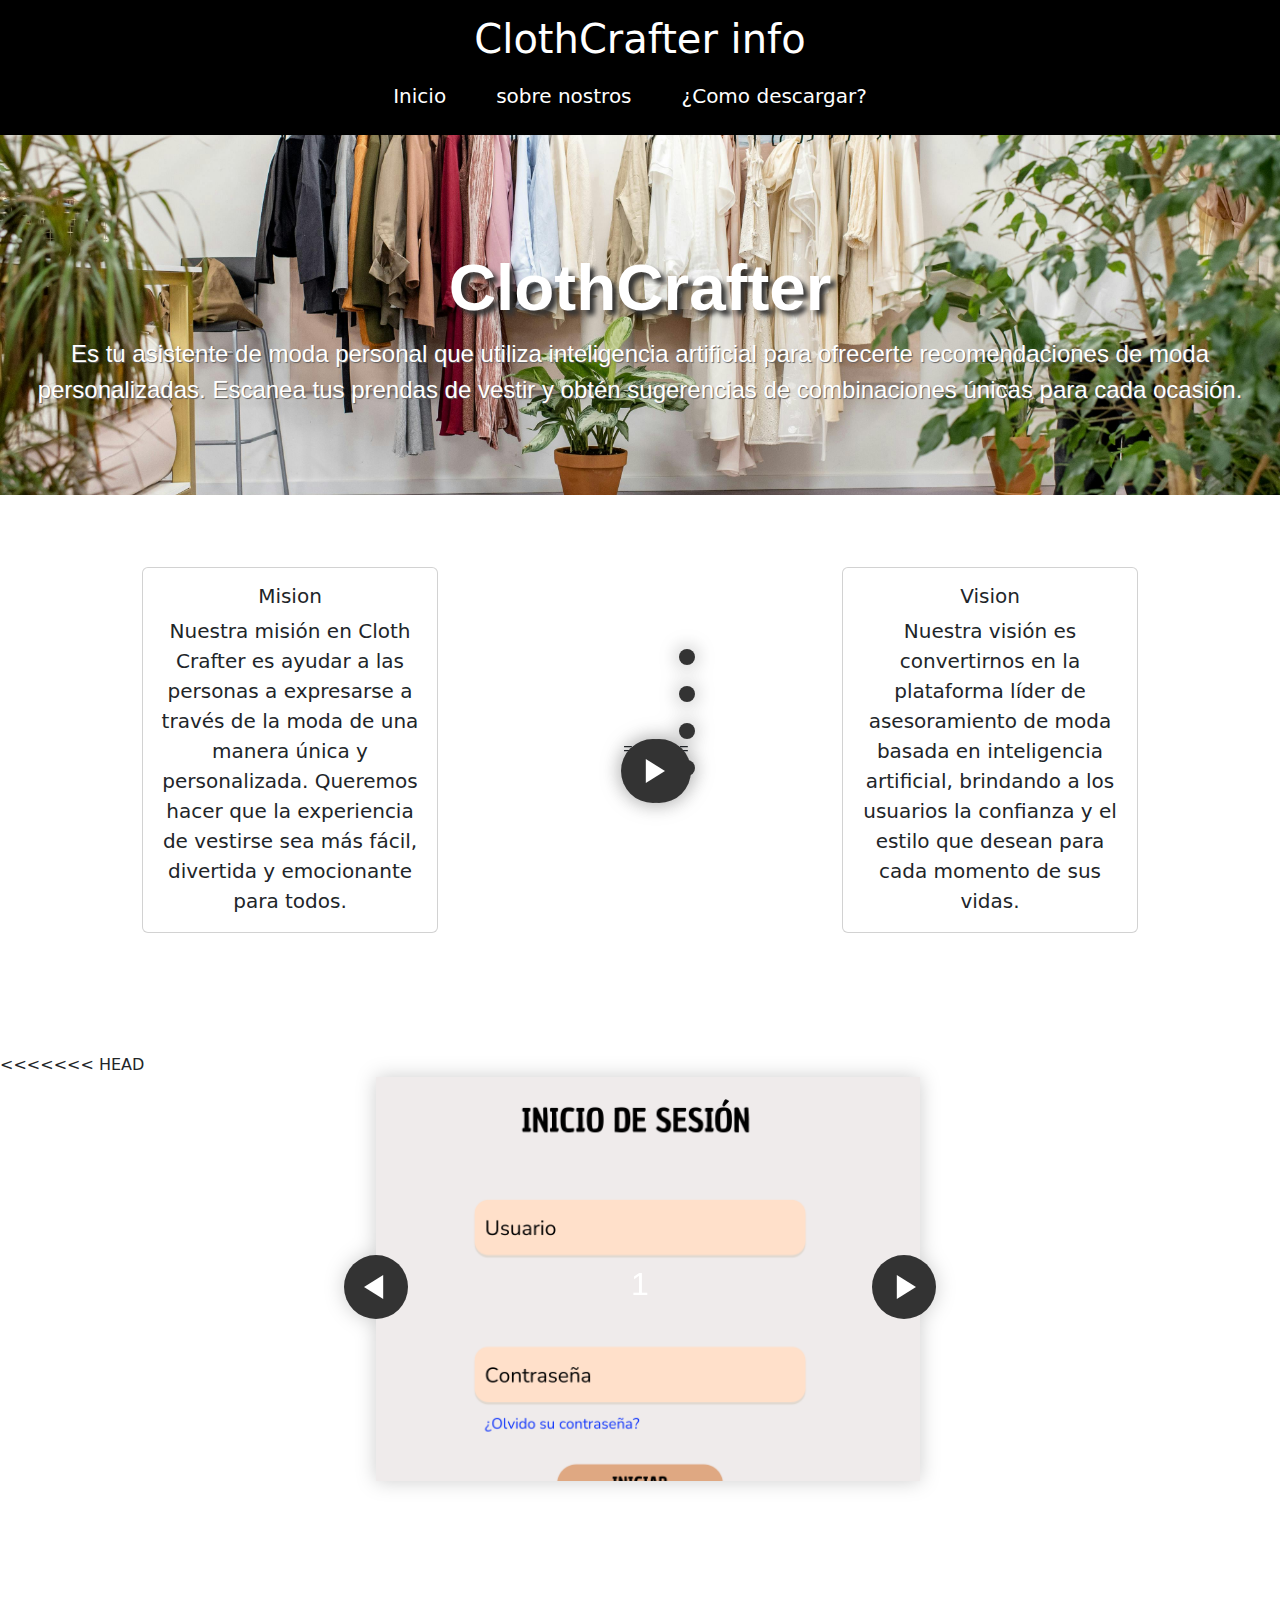
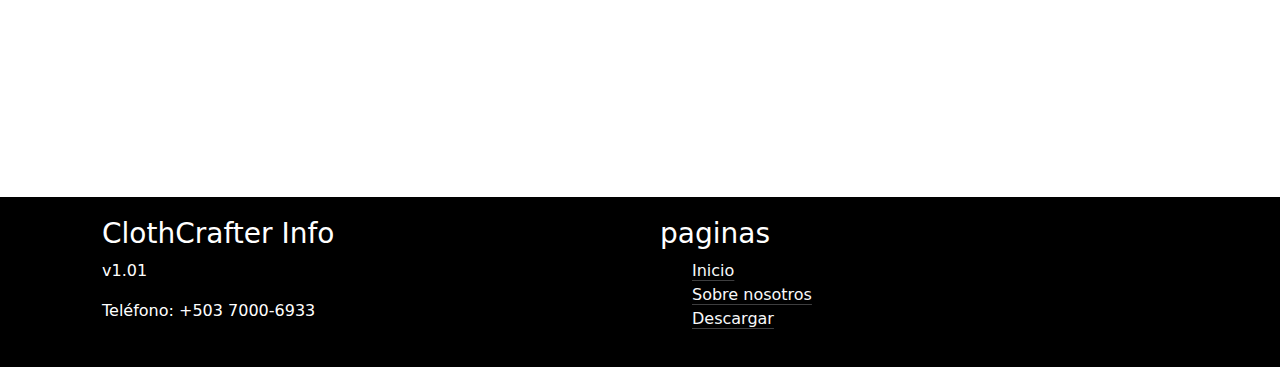
==== commit 23887174: "Index 1" ====
--- a/index.html
+++ b/index.html
@@ -51,8 +51,10 @@
               </div>
             </div>
           </div>
+        </div>
 
     <div class="mt-5"></div>
+<<<<<<< HEAD
       </div>
 
 <div id="carrusel">
@@ -101,24 +103,73 @@
   <aside class="carousel__navigation">
     <ol class="carousel__navigation-list">
       <li class="carousel__navigation-item">
+=======
+<div id="carousel">
+  <div id="carrusel">
+  <section class="carousel" aria-label="Gallery">
+    <ol class="carousel__viewport">
+      <li id="carousel__slide1"
+          tabindex="0"
+          class="carousel__slide">
+        <div class="carousel__snapper">
+          <img src="imgs/2.jpeg">
+          <a href="#carousel__slide4"
+            class="carousel__prev">Go to last slide</a>
+          <a href="#carousel__slide2"
+            class="carousel__next">Go to next slide</a>
+        </div>
+      </li>
+      <li id="carousel__slide2"
+          tabindex="0"
+          class="carousel__slide">
+        <div class="carousel__snapper"></div>
+>>>>>>> 547aaf6663efc1d642455962785200c21f1bb9d4
         <a href="#carousel__slide1"
-           class="carousel__navigation-button">Go to slide 1</a>
+          class="carousel__prev">Go to previous slide</a>
+        <a href="#carousel__slide3"
+          class="carousel__next">Go to next slide</a>
       </li>
-      <li class="carousel__navigation-item">
+      <li id="carousel__slide3"
+          tabindex="0"
+          class="carousel__slide">
+        <div class="carousel__snapper"></div>
         <a href="#carousel__slide2"
-           class="carousel__navigation-button">Go to slide 2</a>
+          class="carousel__prev">Go to previous slide</a>
+        <a href="#carousel__slide4"
+          class="carousel__next">Go to next slide</a>
       </li>
-      <li class="carousel__navigation-item">
+      <li id="carousel__slide4"
+          tabindex="0"
+          class="carousel__slide">
+        <div class="carousel__snapper"></div>
         <a href="#carousel__slide3"
-           class="carousel__navigation-button">Go to slide 3</a>
-      </li>
-      <li class="carousel__navigation-item">
-        <a href="#carousel__slide4"
-           class="carousel__navigation-button">Go to slide 4</a>
+          class="carousel__prev">Go to previous slide</a>
+        <a href="#carousel__slide1"
+          class="carousel__next">Go to first slide</a>
       </li>
     </ol>
-  </aside>
-</section>
+    <aside class="carousel__navigation">
+      <ol class="carousel__navigation-list">
+        <li class="carousel__navigation-item">
+          <a href="#carousel__slide1"
+            class="carousel__navigation-button">Go to slide 1</a>
+        </li>
+        <li class="carousel__navigation-item">
+          <a href="#carousel__slide2"
+            class="carousel__navigation-button">Go to slide 2</a>
+        </li>
+        <li class="carousel__navigation-item">
+          <a href="#carousel__slide3"
+            class="carousel__navigation-button">Go to slide 3</a>
+        </li>
+        <li class="carousel__navigation-item">
+          <a href="#carousel__slide4"
+            class="carousel__navigation-button">Go to slide 4</a>
+        </li>
+      </ol>
+    </aside>
+  </section>
+  </div>
 </div>
 </div>
 <footer class="col-12">
--- a/css/index.css
+++ b/css/index.css
@@ -314,6 +314,10 @@
   margin: 3vh;
 }
 
+#carousel {
+  width: 100%;
+}
+
 .card:hover {
   background-color: #c4c4c480;
   transition: background-color 0.5s;
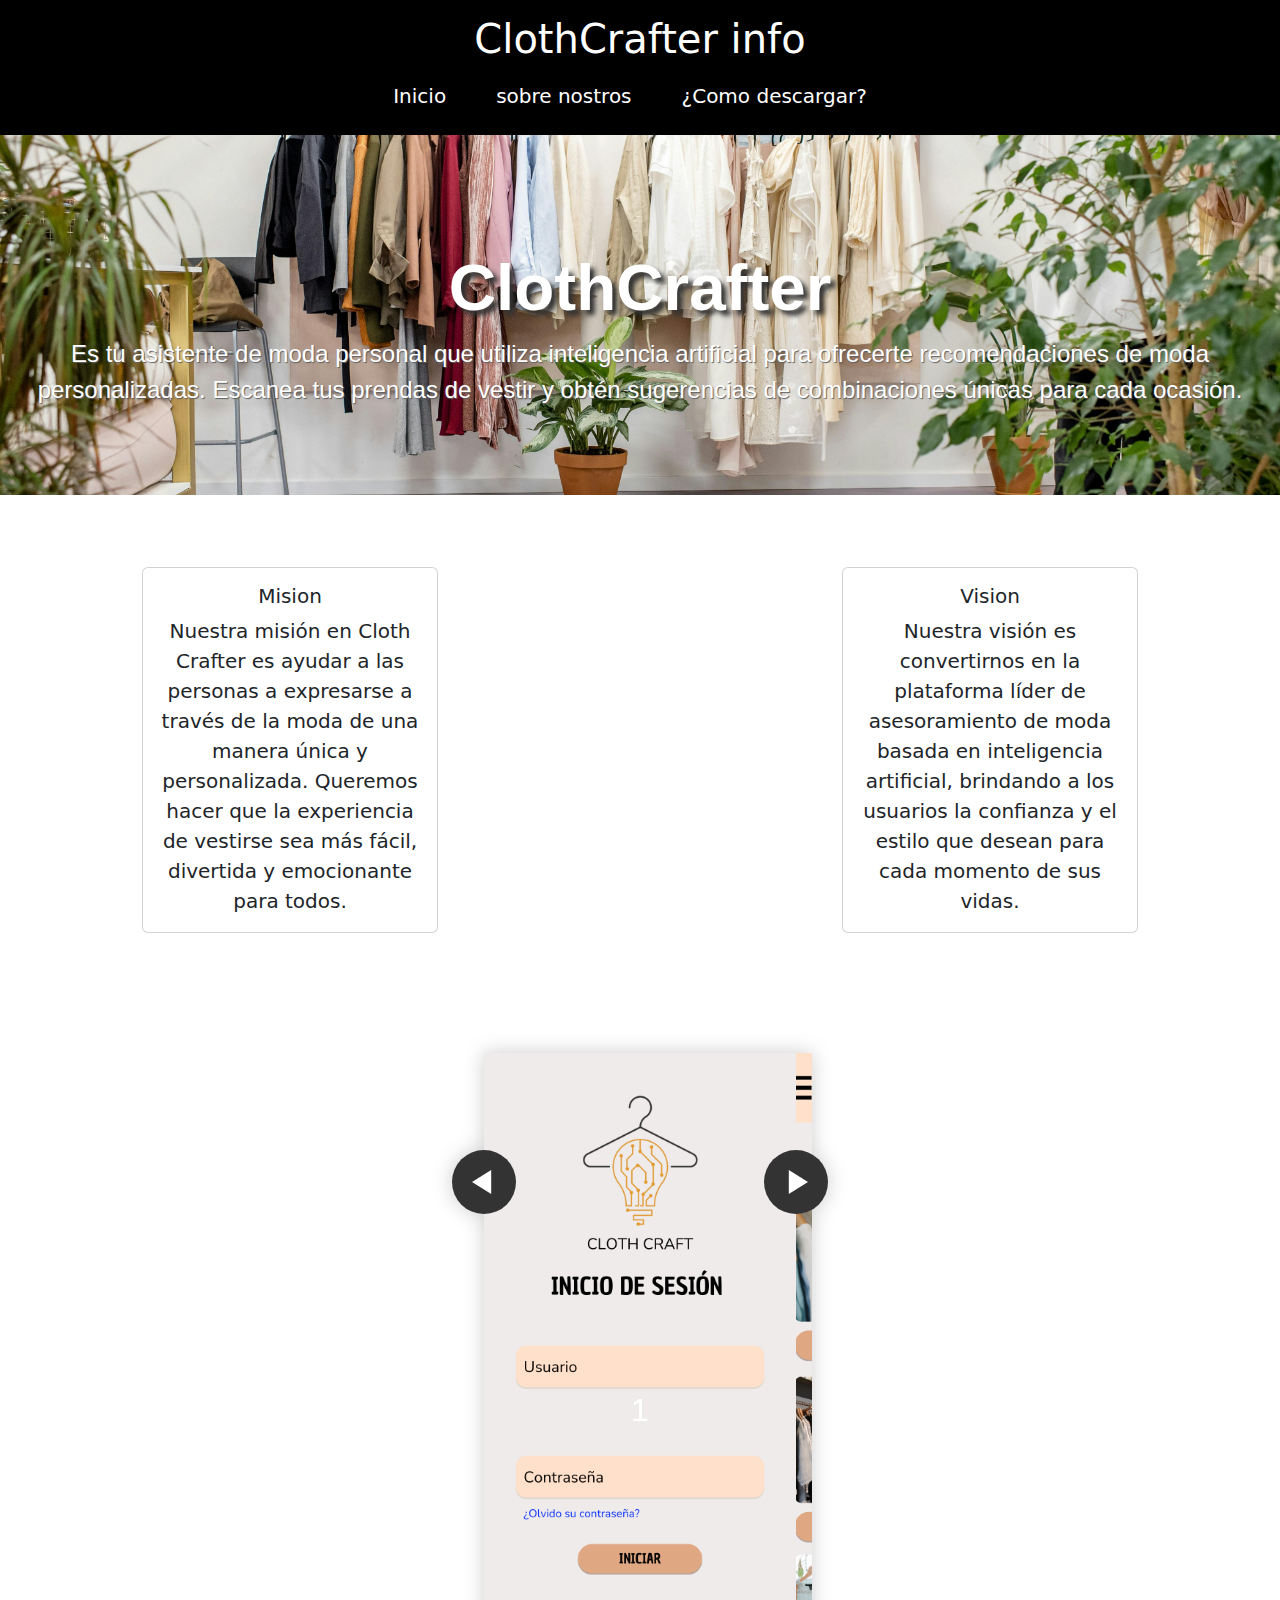
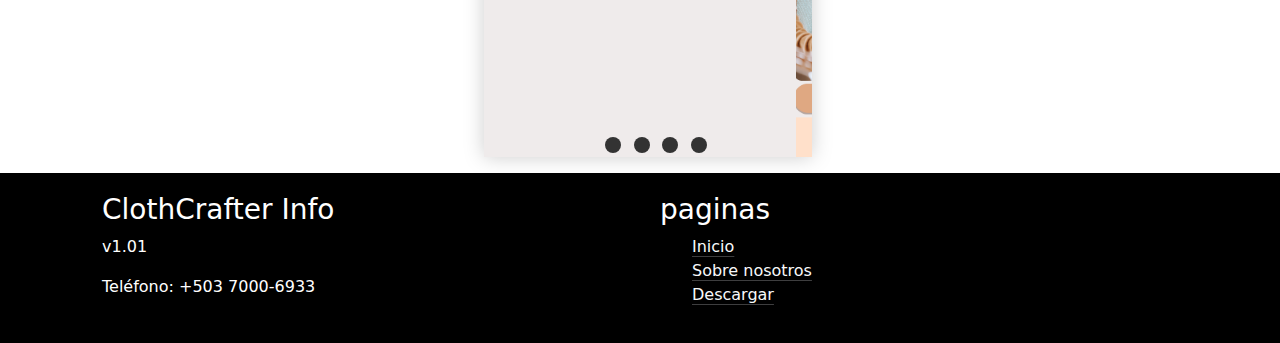
==== commit 76cf2646: "cosa de carrusel" ====
--- a/index.html
+++ b/index.html
@@ -54,56 +54,6 @@
         </div>
 
     <div class="mt-5"></div>
-<<<<<<< HEAD
-      </div>
-
-<div id="carrusel">
-<section class="carousel" aria-label="Gallery">
-  <ol class="carousel__viewport">
-    <li id="carousel__slide1"
-        tabindex="0"
-        class="carousel__slide">
-        
-      <div class="carousel__snapper">
-        
-        <a href="#carousel__slide4"
-           class="carousel__prev">Go to last slide</a>
-        <a href="#carousel__slide2"
-           class="carousel__next">Go to next slide</a>
-      </div>
-    </li>
-    <li id="carousel__slide2"
-        tabindex="0"
-        class="carousel__slide">
-      <div class="carousel__snapper"></div>
-      <a href="#carousel__slide1"
-         class="carousel__prev">Go to previous slide</a>
-      <a href="#carousel__slide3"
-         class="carousel__next">Go to next slide</a>
-    </li>
-    <li id="carousel__slide3"
-        tabindex="0"
-        class="carousel__slide">
-      <div class="carousel__snapper"></div>
-      <a href="#carousel__slide2"
-         class="carousel__prev">Go to previous slide</a>
-      <a href="#carousel__slide4"
-         class="carousel__next">Go to next slide</a>
-    </li>
-    <li id="carousel__slide4"
-        tabindex="0"
-        class="carousel__slide">
-      <div class="carousel__snapper"></div>
-      <a href="#carousel__slide3"
-         class="carousel__prev">Go to previous slide</a>
-      <a href="#carousel__slide1"
-         class="carousel__next">Go to first slide</a>
-    </li>
-  </ol>
-  <aside class="carousel__navigation">
-    <ol class="carousel__navigation-list">
-      <li class="carousel__navigation-item">
-=======
 <div id="carousel">
   <div id="carrusel">
   <section class="carousel" aria-label="Gallery">
@@ -112,7 +62,6 @@
           tabindex="0"
           class="carousel__slide">
         <div class="carousel__snapper">
-          <img src="imgs/2.jpeg">
           <a href="#carousel__slide4"
             class="carousel__prev">Go to last slide</a>
           <a href="#carousel__slide2"
@@ -123,7 +72,6 @@
           tabindex="0"
           class="carousel__slide">
         <div class="carousel__snapper"></div>
->>>>>>> 547aaf6663efc1d642455962785200c21f1bb9d4
         <a href="#carousel__slide1"
           class="carousel__prev">Go to previous slide</a>
         <a href="#carousel__slide3"
--- a/css/index.css
+++ b/css/index.css
@@ -71,7 +71,8 @@
   }
   
   #carrusel {
-    max-width: 37.5rem;
+    width: 30%;
+    height: 80vh;
     margin: 0 auto;
     padding: 0 1.25rem;
     font-family: 'Lato', sans-serif;
@@ -105,16 +106,13 @@
     margin: 0;
     padding: 0;
   }
-  
-  #carrusel {
-    height: 80vh;
-  }
 
   .carousel {
     position: relative;
     padding-top: 75%;
     filter: drop-shadow(0 0 10px #0003);
     perspective: 100px;
+    height: 100%;
   }
   
   .carousel__viewport {
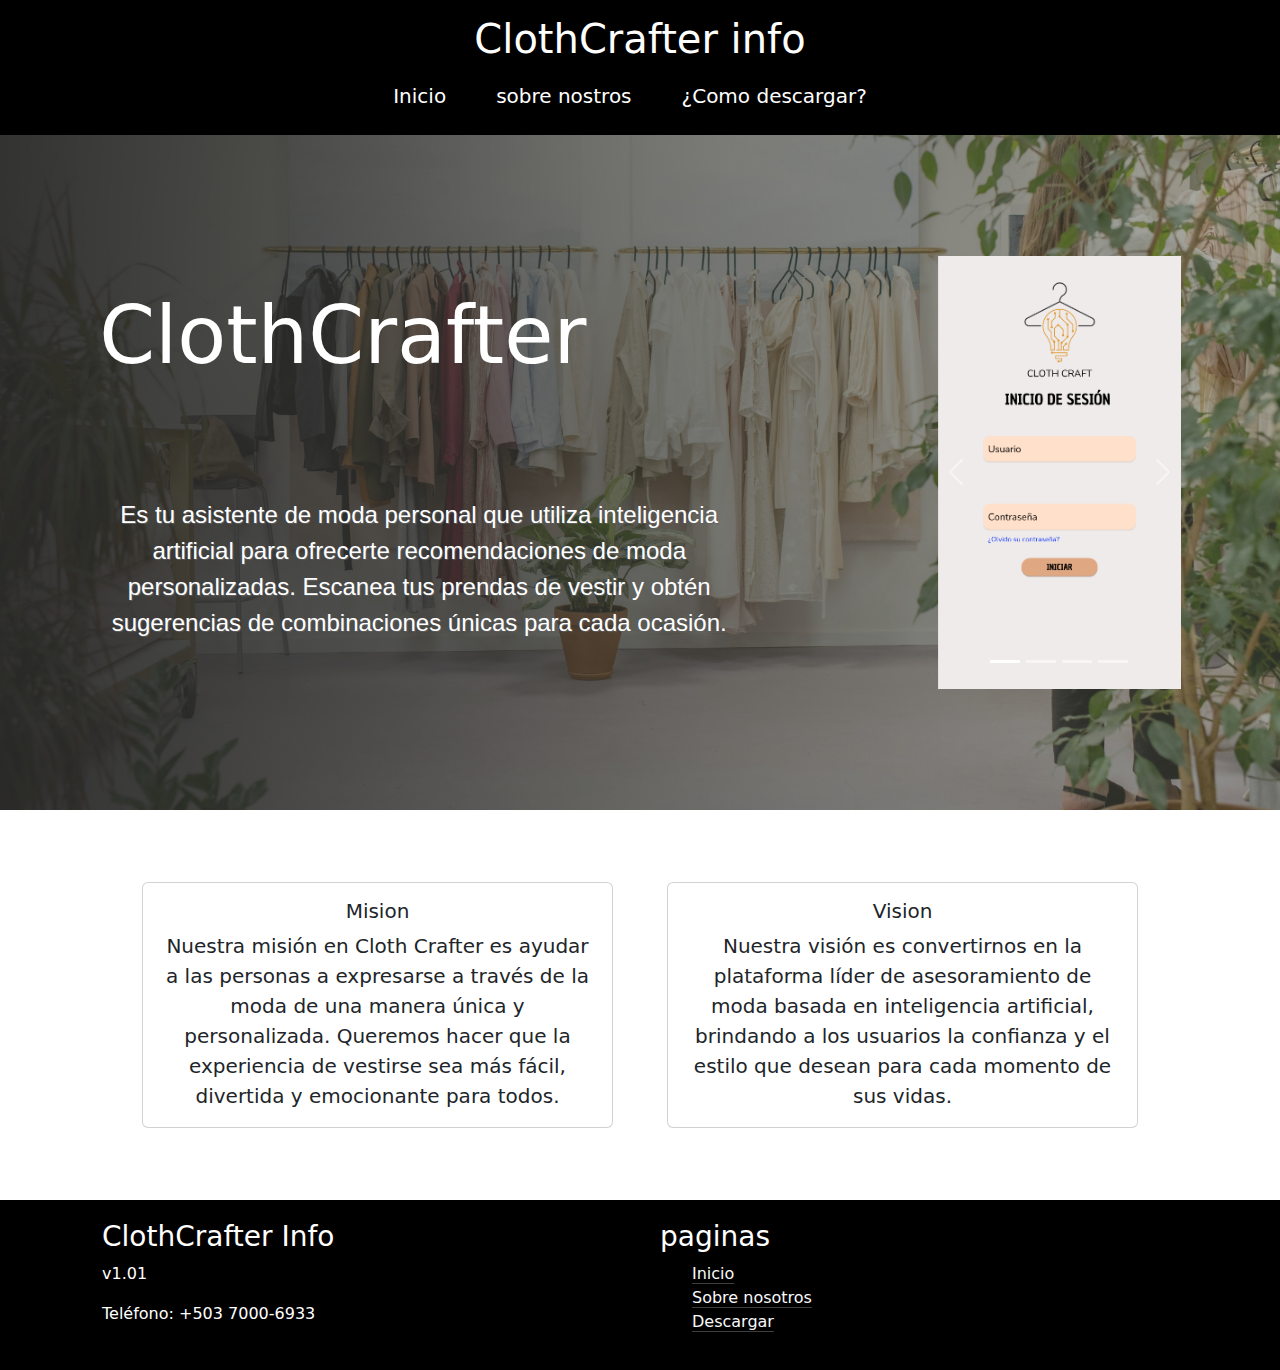
==== commit 4e288e79: "remuevo de carrusel inutil xdddd y puse uno normal" ====
--- a/index.html
+++ b/index.html
@@ -21,14 +21,46 @@
     </nav>
 
     <div class="encabezado"> 
-      <h1 class="titulo wow animate__animated animate__slideInRight"><b>ClothCrafter</b></h1>
-      <p class="lead wow animate__animated animate__fadeIn">Es tu asistente de moda personal que utiliza inteligencia artificial para ofrecerte recomendaciones de moda personalizadas.
-        Escanea tus prendas de vestir y obtén sugerencias de combinaciones únicas para cada ocasión.</p>
+      <div id="caja1">
+        <h1 class="display-1">ClothCrafter</h1>
+        <p class="lead wow animate__animated animate__fadeIn">Es tu asistente de moda personal que utiliza inteligencia artificial para ofrecerte recomendaciones de moda personalizadas.
+          Escanea tus prendas de vestir y obtén sugerencias de combinaciones únicas para cada ocasión.</p>
+      </div>
+        <div id="carouselExampleIndicators" class="carousel slide">
+          <div class="carousel-indicators">
+            <button type="button" data-bs-target="#carouselExampleIndicators" data-bs-slide-to="0" class="active" aria-current="true" aria-label="Slide 1"></button>
+            <button type="button" data-bs-target="#carouselExampleIndicators" data-bs-slide-to="1" aria-label="Slide 2"></button>
+            <button type="button" data-bs-target="#carouselExampleIndicators" data-bs-slide-to="2" aria-label="Slide 3"></button>
+            <button type="button" data-bs-target="#carouselExampleIndicators" data-bs-slide-to="4" aria-label="Slide 4"></button>
+          </div>
+          <div class="carousel-inner">
+            <div class="carousel-item active">
+              <img src="Images/1.png" class="d-block w-100" alt="...">
+            </div>
+            <div class="carousel-item">
+              <img src="Images/2.png" class="d-block w-100" alt="...">
+            </div>
+            <div class="carousel-item">
+              <img src="Images/3.png" class="d-block w-100" alt="...">
+            </div>
+            <div class="carousel-item">
+              <img src="Images/4.png" class="d-block w-100" alt="...">
+            </div>
+          </div>
+          <button class="carousel-control-prev" type="button" data-bs-target="#carouselExampleIndicators" data-bs-slide="prev">
+            <span class="carousel-control-prev-icon" aria-hidden="true"></span>
+            <span class="visually-hidden">Previous</span>
+          </button>
+          <button class="carousel-control-next" type="button" data-bs-target="#carouselExampleIndicators" data-bs-slide="next">
+            <span class="carousel-control-next-icon" aria-hidden="true"></span>
+            <span class="visually-hidden">Next</span>
+          </button>
+        </div>
     </div>
     
       <div class="container" id="caja2">
     
-          <div class="cards col-4">
+          <div class="cards col-6">
             <div class="card text-center shadow-0 ">
               <div class="card-body">
                 <h5 class="card-title">Mision</h5>
@@ -40,7 +72,7 @@
             </div>
           </div>
     
-          <div class="cards col-4">
+          <div class="cards col-6">
             <div class="card text-center ">
               <div class="card-body">
                 <h5 class="card-title">Vision</h5>
@@ -53,73 +85,10 @@
           </div>
         </div>
 
-    <div class="mt-5"></div>
-<div id="carousel">
-  <div id="carrusel">
-  <section class="carousel" aria-label="Gallery">
-    <ol class="carousel__viewport">
-      <li id="carousel__slide1"
-          tabindex="0"
-          class="carousel__slide">
-        <div class="carousel__snapper">
-          <a href="#carousel__slide4"
-            class="carousel__prev">Go to last slide</a>
-          <a href="#carousel__slide2"
-            class="carousel__next">Go to next slide</a>
-        </div>
-      </li>
-      <li id="carousel__slide2"
-          tabindex="0"
-          class="carousel__slide">
-        <div class="carousel__snapper"></div>
-        <a href="#carousel__slide1"
-          class="carousel__prev">Go to previous slide</a>
-        <a href="#carousel__slide3"
-          class="carousel__next">Go to next slide</a>
-      </li>
-      <li id="carousel__slide3"
-          tabindex="0"
-          class="carousel__slide">
-        <div class="carousel__snapper"></div>
-        <a href="#carousel__slide2"
-          class="carousel__prev">Go to previous slide</a>
-        <a href="#carousel__slide4"
-          class="carousel__next">Go to next slide</a>
-      </li>
-      <li id="carousel__slide4"
-          tabindex="0"
-          class="carousel__slide">
-        <div class="carousel__snapper"></div>
-        <a href="#carousel__slide3"
-          class="carousel__prev">Go to previous slide</a>
-        <a href="#carousel__slide1"
-          class="carousel__next">Go to first slide</a>
-      </li>
-    </ol>
-    <aside class="carousel__navigation">
-      <ol class="carousel__navigation-list">
-        <li class="carousel__navigation-item">
-          <a href="#carousel__slide1"
-            class="carousel__navigation-button">Go to slide 1</a>
-        </li>
-        <li class="carousel__navigation-item">
-          <a href="#carousel__slide2"
-            class="carousel__navigation-button">Go to slide 2</a>
-        </li>
-        <li class="carousel__navigation-item">
-          <a href="#carousel__slide3"
-            class="carousel__navigation-button">Go to slide 3</a>
-        </li>
-        <li class="carousel__navigation-item">
-          <a href="#carousel__slide4"
-            class="carousel__navigation-button">Go to slide 4</a>
-        </li>
-      </ol>
-    </aside>
-  </section>
-  </div>
-</div>
-</div>
+      <div id="carrusel-cont">
+        
+      </div>
+    
 <footer class="col-12">
   <div class="container">
     <div class="footer-content">
--- a/css/index.css
+++ b/css/index.css
@@ -14,11 +14,22 @@
   }
 
   .encabezado {
-    position: relative;
     background: url(../Images/ropa.jpg) no-repeat center;
     background-size: cover;
-    height: 360px;
-    overflow: hidden;
+    height: 75vh;
+    display: flex;
+    flex-wrap: wrap;
+    justify-content: space-around;
+    align-items: center;
+  }
+
+  #caja1 {
+    width: 50%;
+    height: 70%;
+    display: flex;
+    flex-wrap: wrap;
+    align-items: center;
+    color: #fff;
   }
   
   .titulo {
@@ -39,6 +50,16 @@
     color: #fff;
     text-shadow: 1px 1px 1px rgb(96, 96, 96);
   }
+
+#carrusel-cont {
+  width: 100%;
+  display: flex;
+  justify-content: center;
+}
+
+.carousel {
+  width: 19%;
+}
   
   @keyframes tostart {
     75% {
@@ -69,231 +90,7 @@
       scroll-snap-align: center;
     }
   }
-  
-  #carrusel {
-    width: 30%;
-    height: 80vh;
-    margin: 0 auto;
-    padding: 0 1.25rem;
-    font-family: 'Lato', sans-serif;
-  }
-  
-  * {
-    box-sizing: border-box;
-    scrollbar-color: transparent transparent; /* thumb and track color */
-    scrollbar-width: 0px;
-  }
-  
-  *::-webkit-scrollbar {
-    width: 0;
-  }
-  
-  *::-webkit-scrollbar-track {
-    background: transparent;
-  }
-  
-  *::-webkit-scrollbar-thumb {
-    background: transparent;
-    border: none;
-  }
-  
-  * {
-    -ms-overflow-style: none;
-  }
-  
-  ol, li {
-    list-style: none;
-    margin: 0;
-    padding: 0;
-  }
 
-  .carousel {
-    position: relative;
-    padding-top: 75%;
-    filter: drop-shadow(0 0 10px #0003);
-    perspective: 100px;
-    height: 100%;
-  }
-  
-  .carousel__viewport {
-    position: absolute;
-    top: 0;
-    right: 0;
-    bottom: 0;
-    left: 0;
-    display: flex;
-    overflow-x: scroll;
-    counter-reset: item;
-    scroll-behavior: smooth;
-    scroll-snap-type: x mandatory;
-  }
-  
-  .carousel__slide {
-    position: relative;
-    flex: 0 0 100%;
-    width: 100%;
-    background-color: rgb(255, 255, 255);
-    counter-increment: item;
-  }
-
-  #carousel__slide1 {
-    background-image: url(../Images/1.png);
-    background-position: center;
-    background-size: cover;
-    position: relative;
-    width: 100%;
-    height: 100%;
-  }
-
-  #carousel__slide2 {
-    background-image: url(../Images/2.png);
-    background-position: center;
-    background-size: cover;
-    position: relative;
-    width: 100%;
-    height: 100%;
-  }
-
-  #carousel__slide3 {
-    background-image: url(../Images/3.png);
-    background-position: center;
-    background-size: cover;
-    position: relative;
-    width: 100%;
-    height: 100%;
-  }
-
-  #carousel__slide4 {
-    background-image: url(../Images/4.png);
-    background-position: center;
-    background-size: cover;
-    position: relative;
-    width: 100%;
-    height: 100%;
-  }
-  
-  .carousel__slide:nth-child(even) {
-    background-color: rgb(255, 255, 255);
-  }
-  
-  .carousel__slide:before {
-    content: counter(item);
-    position: absolute;
-    top: 50%;
-    left: 50%;
-    transform: translate3d(-50%,-40%,70px);
-    color: #ffffff;
-    font-size: 2em;
-  }
-  
-  .carousel__snapper {
-    position: absolute;
-    top: 0;
-    left: 0;
-    width: 100%;
-    height: 100%;
-    scroll-snap-align: center;
-  }
-  
-  @media (hover: hover) {
-    .carousel__snapper {
-      animation-name: tonext, snap;
-      animation-timing-function: ease;
-      animation-duration: 4s;
-      animation-iteration-count: infinite;
-    }
-  
-    .carousel__slide:last-child .carousel__snapper {
-      animation-name: tostart, snap;
-    }
-  }
-  
-  @media (prefers-reduced-motion: reduce) {
-    .carousel__snapper {
-      animation-name: none;
-    }
-  }
-  
-  .carousel:hover .carousel__snapper,
-  .carousel:focus-within .carousel__snapper {
-    animation-name: none;
-  }
-  
-  .carousel__navigation {
-    position: absolute;
-    right: 0;
-    bottom: 0;
-    left: 0;
-    text-align: center;
-  }
-  
-  .carousel__navigation-list,
-  .carousel__navigation-item {
-    display: inline-block;
-  }
-  
-  .carousel__navigation-button {
-    display: inline-block;
-    width: 1.5rem;
-    height: 1.5rem;
-    background-color: #333;
-    background-clip: content-box;
-    border: 0.25rem solid transparent;
-    border-radius: 50%;
-    font-size: 0;
-    transition: transform 0.1s;
-  }
-  
-  .carousel::before,
-  .carousel::after,
-  .carousel__prev,
-  .carousel__next {
-    position: absolute;
-    top: 0;
-    margin-top: 37.5%;
-    width: 4rem;
-    height: 4rem;
-    transform: translateY(-50%);
-    border-radius: 50%;
-    font-size: 0;
-    outline: 0;
-  }
-  
-  .carousel::before,
-  .carousel__prev {
-    left: -1rem;
-  }
-  
-  .carousel::after,
-  .carousel__next {
-    right: -1rem;
-  }
-  
-  .carousel::before,
-  .carousel::after {
-    content: '';
-    z-index: 1;
-    background-color: #333;
-    background-size: 1.5rem 1.5rem;
-    background-repeat: no-repeat;
-    background-position: center center;
-    color: #fff;
-    font-size: 2.5rem;
-    line-height: 4rem;
-    text-align: center;
-    pointer-events: none;
-  }
-  
-  .carousel::before {
-    background-image: url("data:image/svg+xml,%3Csvg viewBox='0 0 100 100' xmlns='http://www.w3.org/2000/svg'%3E%3Cpolygon points='0,50 80,100 80,0' fill='%23fff'/%3E%3C/svg%3E");
-  }
-  
-  .carousel::after {
-    background-image: url("data:image/svg+xml,%3Csvg viewBox='0 0 100 100' xmlns='http://www.w3.org/2000/svg'%3E%3Cpolygon points='100,50 20,100 20,0' fill='%23fff'/%3E%3C/svg%3E");
-  }
-
- 
-  
 nav a {
   color: #000;
 }
@@ -312,10 +109,6 @@
   margin: 3vh;
 }
 
-#carousel {
-  width: 100%;
-}
-
 .card:hover {
   background-color: #c4c4c480;
   transition: background-color 0.5s;
